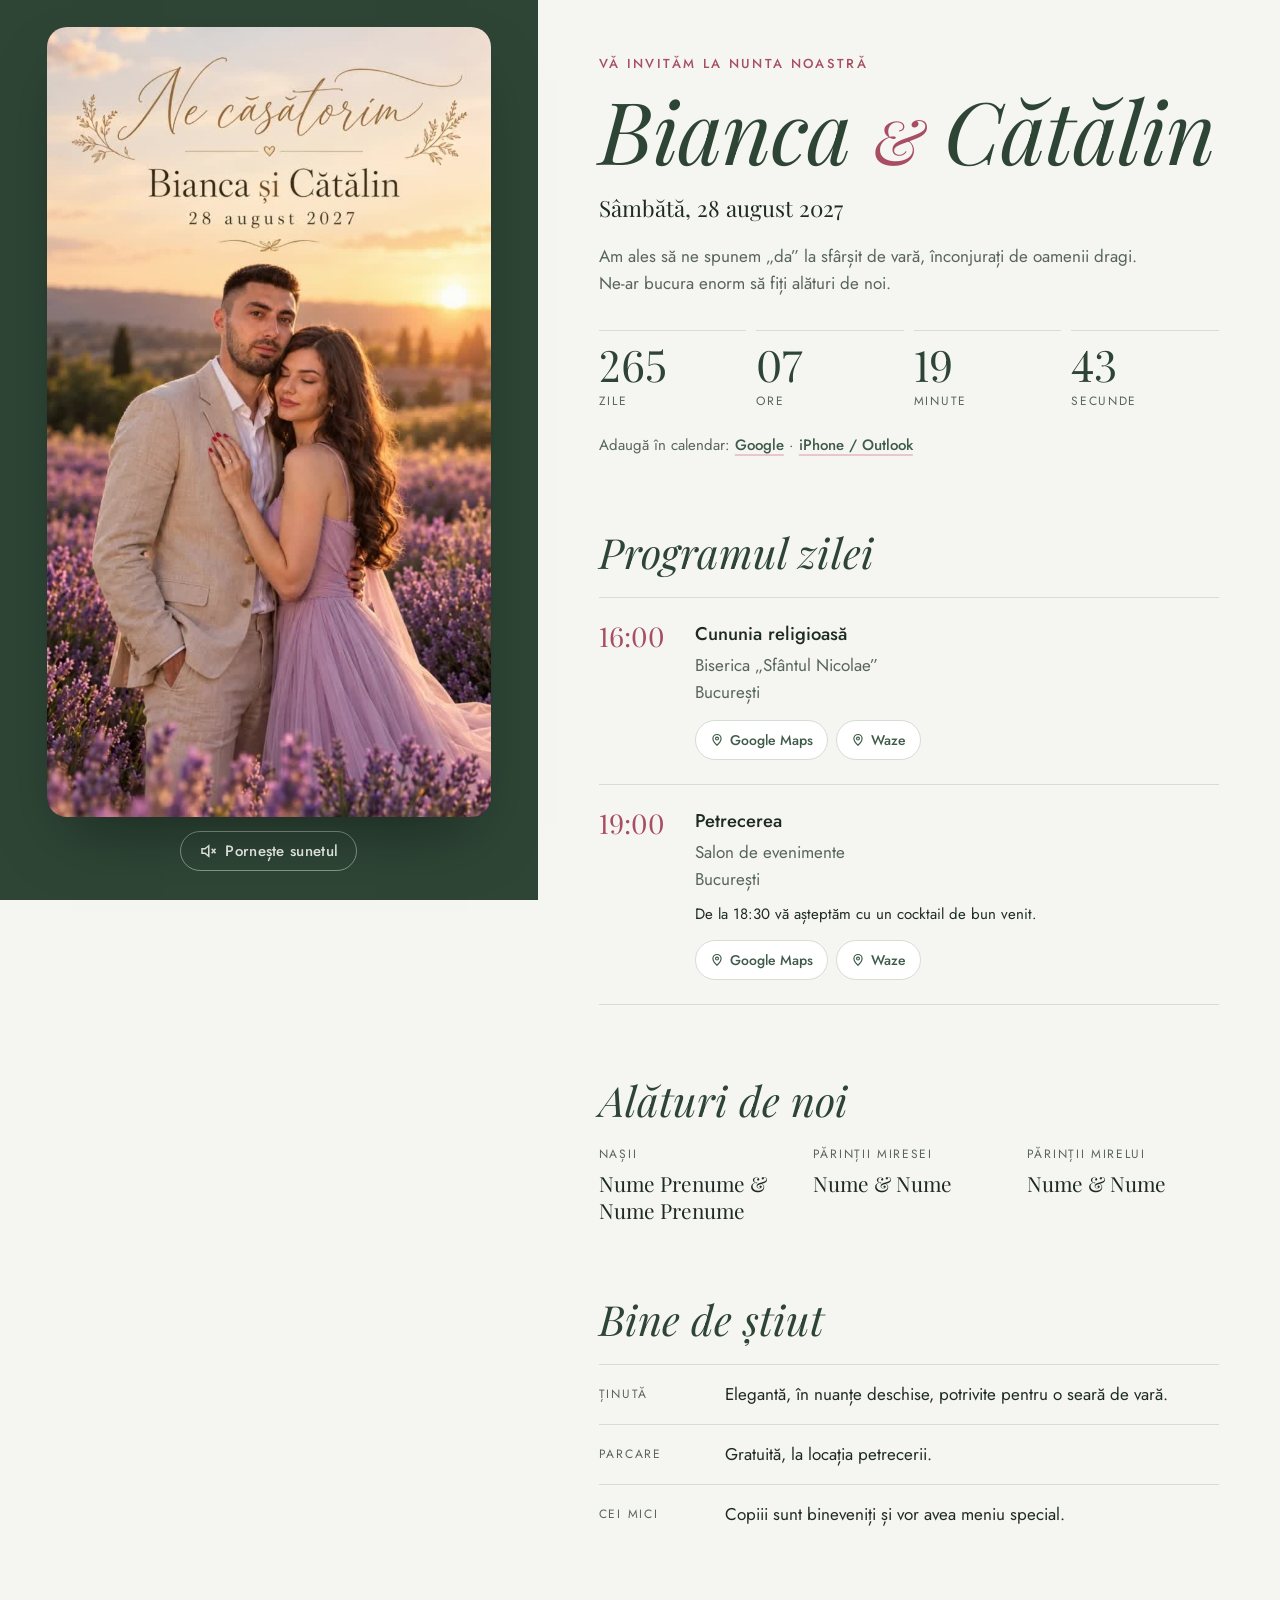
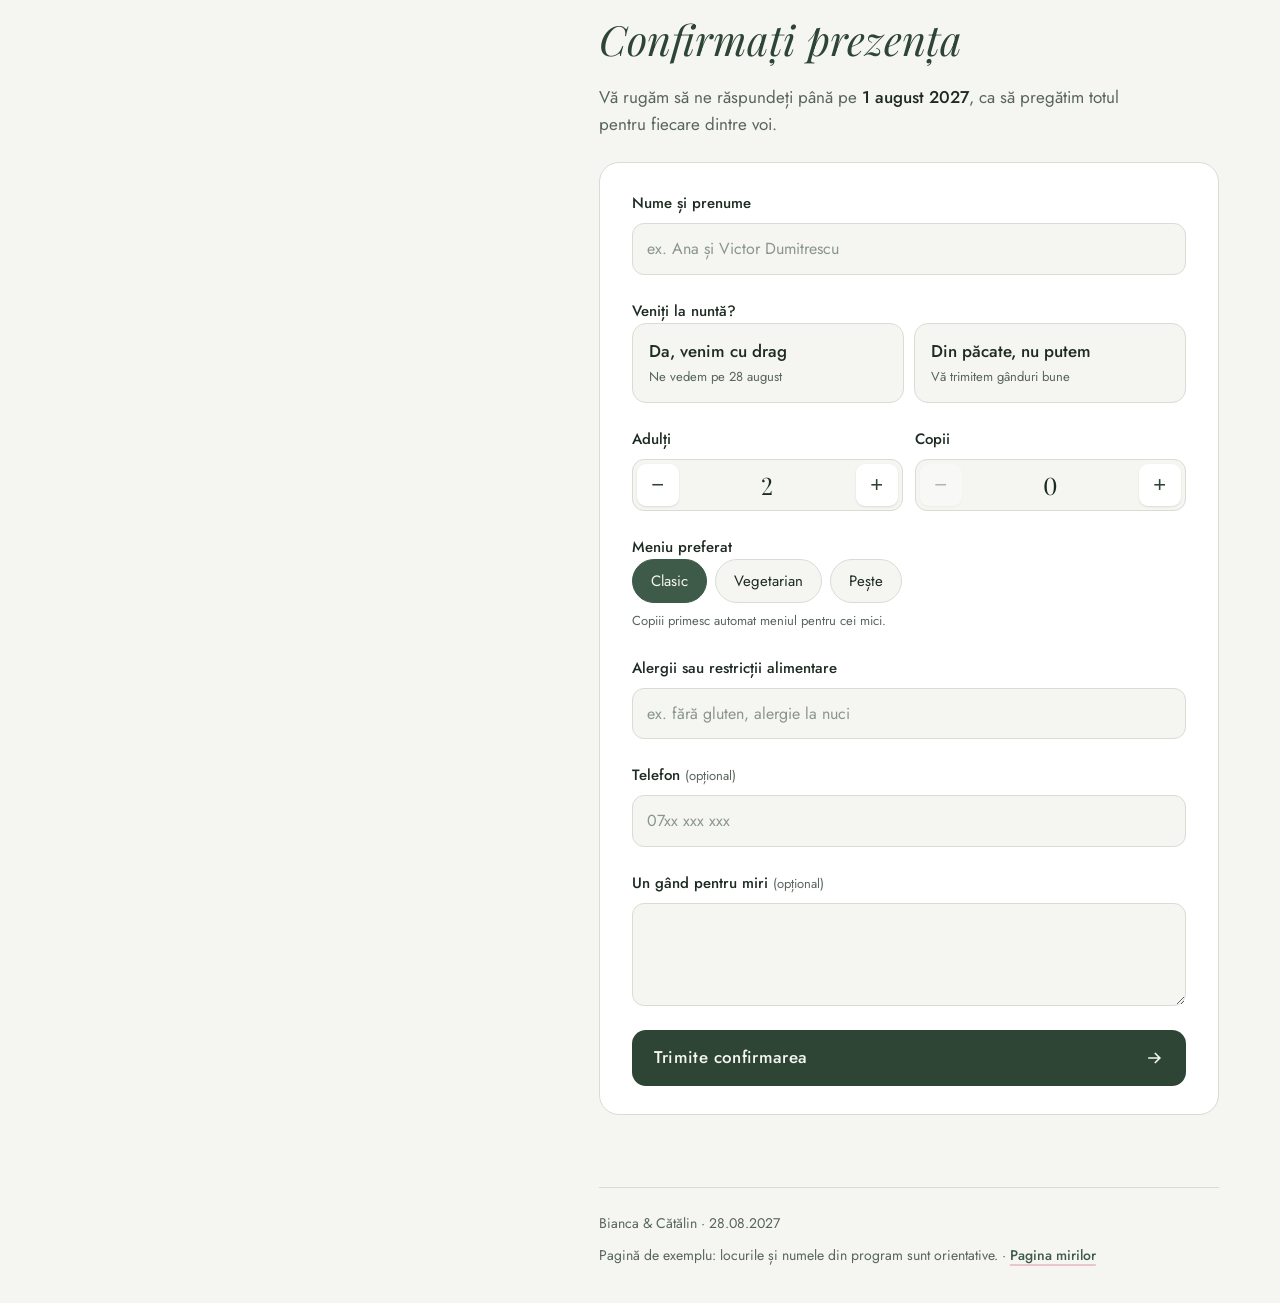
==== bianca-catalin/index.html @ c7c314c8 "Pagina de exemplu Bianca & Catalin (Nunta Personalizat), nelistata Co-Authored-By: Claude Opus 5.5 <" ====
<!doctype html>
<html lang="ro">
<head>
<meta charset="utf-8">
<meta name="viewport" content="width=device-width, initial-scale=1, viewport-fit=cover">
<title>Bianca &amp; Cătălin · 28 august 2027</title>
<meta name="description" content="Vă invităm la nunta noastră. Vedeți invitația și confirmați prezența până pe 1 august 2027.">
<meta name="robots" content="noindex, nofollow">
<meta name="theme-color" content="#2E4536">
<meta property="og:type" content="website">
<meta property="og:locale" content="ro_RO">
<meta property="og:title" content="Bianca &amp; Cătălin · 28 august 2027">
<meta property="og:description" content="Vă invităm la nunta noastră. Vedeți invitația și confirmați prezența până pe 1 august 2027.">
<meta property="og:image" content="og.jpg">
<meta property="og:image:width" content="1200">
<meta property="og:image:height" content="630">
<meta name="twitter:card" content="summary_large_image">
<link rel="icon" href="data:image/svg+xml,%3Csvg xmlns=&#39;http://www.w3.org/2000/svg&#39; viewBox=&#39;0 0 64 64&#39;%3E%3Crect width=&#39;64&#39; height=&#39;64&#39; rx=&#39;14&#39; fill=&#39;%232E4536&#39;/%3E%3Ctext x=&#39;32&#39; y=&#39;43&#39; text-anchor=&#39;middle&#39; font-family=&#39;Georgia,serif&#39; font-style=&#39;italic&#39; font-size=&#39;30&#39; fill=&#39;%23F5F6F1&#39;%3EB%26amp;C%3C/text%3E%3C/svg%3E">
<link rel="preconnect" href="https://fonts.googleapis.com">
<link rel="preconnect" href="https://fonts.gstatic.com" crossorigin>
<link rel="stylesheet" href="https://fonts.googleapis.com/css2?family=Jost:wght@300;400;500;600&family=Playfair+Display:ital,wght@0,400;0,500;1,400;1,500&display=swap">
<link rel="stylesheet" href="stil.css">
</head>
<body>
<div class="iv-page">
  <div class="iv-stage">
    <div class="iv-film">
      <video id="film" class="iv-video" src="film.mp4" poster="poster.jpg" autoplay muted loop playsinline preload="auto" aria-label="Invitația video: Bianca &amp; Cătălin"></video>
    </div>
    <button type="button" id="sound" class="iv-sound" aria-pressed="false">
      <svg id="ico-off" width="18" height="18" viewBox="0 0 24 24" aria-hidden="true" fill="none" stroke="currentColor" stroke-width="2"><path d="M4 9v6h4l5 4V5L8 9H4Z"/><path d="M17 9l5 6M22 9l-5 6"/></svg>
      <svg id="ico-on" hidden width="18" height="18" viewBox="0 0 24 24" aria-hidden="true" fill="none" stroke="currentColor" stroke-width="2"><path d="M4 9v6h4l5 4V5L8 9H4Z"/><path d="M16.5 8.5a5 5 0 0 1 0 7M19 6a8.5 8.5 0 0 1 0 12"/></svg>
      <span id="sound-label">Pornește sunetul</span>
    </button>
  </div>

  <main class="iv-content">
    <header class="iv-inner">
      <p class="iv-eyebrow">Vă invităm la nunta noastră</p>
      <h1 class="iv-names">Bianca <span class="iv-amp">&amp;</span> Cătălin</h1>
      <p class="iv-date">Sâmbătă, 28 august 2027</p>
<p class="iv-lede">Am ales să ne spunem „da” la sfârșit de vară, înconjurați de oamenii dragi. Ne-ar bucura enorm să fiți alături de noi.</p>      <div class="iv-count" role="timer" aria-label="Timp rămas până la nuntă">
        <div class="iv-count-cell"><span class="iv-count-num" id="c-zile">–</span><span class="iv-count-lbl">zile</span></div>
        <div class="iv-count-cell"><span class="iv-count-num" id="c-ore">–</span><span class="iv-count-lbl">ore</span></div>
        <div class="iv-count-cell"><span class="iv-count-num" id="c-min">–</span><span class="iv-count-lbl">minute</span></div>
        <div class="iv-count-cell"><span class="iv-count-num" id="c-sec">–</span><span class="iv-count-lbl">secunde</span></div>
      </div>
      <p class="iv-cal">
        <span>Adaugă în calendar:</span>
        <a class="iv-text-link" id="cal-google" href="#" target="_blank" rel="noreferrer">Google</a>
        <span aria-hidden="true"> · </span>
        <a class="iv-text-link" id="cal-ics" href="#" download="bianca-catalin.ics">iPhone / Outlook</a>
      </p>
    </header>

    <section class="iv-inner" aria-labelledby="program-title">
      <h2 id="program-title" class="iv-h2">Programul zilei</h2>
      <ol class="iv-timeline">
        <li class="iv-event">
          <span class="iv-time">16:00</span>
          <div class="iv-event-body">
            <h3>Cununia religioasă</h3>
            <p class="iv-place">Biserica „Sfântul Nicolae”<br>București</p>
            <div class="iv-maps">
              <a class="iv-map-link" href="https://www.google.com/maps/search/?api=1&amp;query=Biserica%20Sfantul%20Nicolae%20Bucuresti" target="_blank" rel="noreferrer"><svg width="14" height="14" viewBox="0 0 24 24" aria-hidden="true" fill="none" stroke="currentColor" stroke-width="2"><path d="M12 21s-7-6.2-7-11.5A7 7 0 0 1 19 9.5C19 14.8 12 21 12 21Z"/><circle cx="12" cy="9.5" r="2.5"/></svg> Google Maps</a>
              <a class="iv-map-link" href="https://waze.com/ul?q=Biserica%20Sfantul%20Nicolae%20Bucuresti&amp;navigate=yes" target="_blank" rel="noreferrer"><svg width="14" height="14" viewBox="0 0 24 24" aria-hidden="true" fill="none" stroke="currentColor" stroke-width="2"><path d="M12 21s-7-6.2-7-11.5A7 7 0 0 1 19 9.5C19 14.8 12 21 12 21Z"/><circle cx="12" cy="9.5" r="2.5"/></svg> Waze</a>
            </div>
          </div>
        </li>
        <li class="iv-event">
          <span class="iv-time">19:00</span>
          <div class="iv-event-body">
            <h3>Petrecerea</h3>
            <p class="iv-place">Salon de evenimente<br>București</p>
<p class="iv-note">De la 18:30 vă așteptăm cu un cocktail de bun venit.</p>            <div class="iv-maps">
              <a class="iv-map-link" href="https://www.google.com/maps/search/?api=1&amp;query=Bucuresti" target="_blank" rel="noreferrer"><svg width="14" height="14" viewBox="0 0 24 24" aria-hidden="true" fill="none" stroke="currentColor" stroke-width="2"><path d="M12 21s-7-6.2-7-11.5A7 7 0 0 1 19 9.5C19 14.8 12 21 12 21Z"/><circle cx="12" cy="9.5" r="2.5"/></svg> Google Maps</a>
              <a class="iv-map-link" href="https://waze.com/ul?q=Bucuresti&amp;navigate=yes" target="_blank" rel="noreferrer"><svg width="14" height="14" viewBox="0 0 24 24" aria-hidden="true" fill="none" stroke="currentColor" stroke-width="2"><path d="M12 21s-7-6.2-7-11.5A7 7 0 0 1 19 9.5C19 14.8 12 21 12 21Z"/><circle cx="12" cy="9.5" r="2.5"/></svg> Waze</a>
            </div>
          </div>
        </li>
      </ol>
    </section>

    <section class="iv-inner" aria-labelledby="familie-title">
      <h2 id="familie-title" class="iv-h2">Alături de noi</h2>
      <dl class="iv-family">
<div><dt>Nașii</dt><dd>Nume Prenume &amp; Nume Prenume</dd></div>
<div><dt>Părinții miresei</dt><dd>Nume &amp; Nume</dd></div>
<div><dt>Părinții mirelui</dt><dd>Nume &amp; Nume</dd></div>
      </dl>
    </section>

    <section class="iv-inner" aria-labelledby="info-title">
      <h2 id="info-title" class="iv-h2">Bine de știut</h2>
      <dl class="iv-info">
<div><dt>Ținută</dt><dd>Elegantă, în nuanțe deschise, potrivite pentru o seară de vară.</dd></div>
<div><dt>Parcare</dt><dd>Gratuită, la locația petrecerii.</dd></div>
<div><dt>Cei mici</dt><dd>Copiii sunt bineveniți și vor avea meniu special.</dd></div>
      </dl>
    </section>

    <section class="iv-inner" aria-labelledby="rsvp-title" id="confirmare">
      <h2 id="rsvp-title" class="iv-h2">Confirmați prezența</h2>
      <p class="iv-lede iv-lede-tight">Vă rugăm să ne răspundeți până pe <strong>1 august 2027</strong>, ca să pregătim totul pentru fiecare dintre voi.</p>

      <form id="rsvp" class="iv-form" novalidate>
        <div class="iv-field">
          <label class="iv-label" for="rsvp-name">Nume și prenume</label>
          <input id="rsvp-name" class="iv-input" autocomplete="name" maxlength="80" placeholder="ex. Ana și Victor Dumitrescu">
        </div>

        <fieldset class="iv-field iv-fieldset">
          <legend class="iv-label">Veniți la nuntă?</legend>
          <div class="iv-choice-row">
            <label class="iv-choice">
              <input type="radio" name="attending" id="rsvp-yes" value="da">
              <span class="iv-choice-card"><span class="iv-choice-title">Da, venim cu drag</span><span class="iv-choice-sub">Ne vedem pe 28 august</span></span>
            </label>
            <label class="iv-choice">
              <input type="radio" name="attending" id="rsvp-no" value="nu">
              <span class="iv-choice-card"><span class="iv-choice-title">Din păcate, nu putem</span><span class="iv-choice-sub">Vă trimitem gânduri bune</span></span>
            </label>
          </div>
        </fieldset>

        <div id="coming" class="iv-field" style="gap:24px">
          <div class="iv-steppers">
            <div class="iv-field">
              <span class="iv-label" id="adulti-label">Adulți</span>
              <div class="iv-stepper" role="group" aria-labelledby="adulti-label">
                <button type="button" id="adulti-minus" data-step="adulti" data-d="-1" aria-label="Mai puțini adulți">−</button>
                <output id="adulti" aria-live="polite">2</output>
                <button type="button" id="adulti-plus" data-step="adulti" data-d="1" aria-label="Mai mulți adulți">+</button>
              </div>
            </div>
            <div class="iv-field">
              <span class="iv-label" id="copii-label">Copii</span>
              <div class="iv-stepper" role="group" aria-labelledby="copii-label">
                <button type="button" id="copii-minus" data-step="copii" data-d="-1" aria-label="Mai puțini copii">−</button>
                <output id="copii" aria-live="polite">0</output>
                <button type="button" id="copii-plus" data-step="copii" data-d="1" aria-label="Mai mulți copii">+</button>
              </div>
            </div>
          </div>

          <fieldset class="iv-field iv-fieldset">
            <legend class="iv-label">Meniu preferat</legend>
            <div class="iv-pills">
<label class="iv-pill"><input type="radio" name="menu" id="menu-1" value="Clasic" checked><span>Clasic</span></label>
<label class="iv-pill"><input type="radio" name="menu" id="menu-2" value="Vegetarian"><span>Vegetarian</span></label>
<label class="iv-pill"><input type="radio" name="menu" id="menu-3" value="Pește"><span>Pește</span></label>
            </div>
<span class="iv-hint">Copiii primesc automat meniul pentru cei mici.</span>          </fieldset>

          <div class="iv-field">
            <label class="iv-label" for="rsvp-dietary">Alergii sau restricții alimentare</label>
            <input id="rsvp-dietary" class="iv-input" maxlength="200" placeholder="ex. fără gluten, alergie la nuci">
          </div>

        </div>

        <div class="iv-field">
          <label class="iv-label" for="rsvp-phone">Telefon <span class="iv-optional">(opțional)</span></label>
          <input id="rsvp-phone" class="iv-input" type="tel" autocomplete="tel" inputmode="tel" maxlength="30" placeholder="07xx xxx xxx">
        </div>

        <div class="iv-field">
          <label class="iv-label" for="rsvp-message">Un gând pentru miri <span class="iv-optional">(opțional)</span></label>
          <textarea id="rsvp-message" class="iv-input iv-textarea" rows="3" maxlength="600"></textarea>
        </div>

        <div class="iv-hp" aria-hidden="true">
          <label for="rsvp-website">Website</label>
          <input id="rsvp-website" tabindex="-1" autocomplete="off">
        </div>

        <p id="rsvp-error" class="iv-error" role="alert" hidden></p>

        <button type="submit" id="rsvp-submit" class="iv-submit">
          <span id="submit-label">Trimite confirmarea</span>
          <svg width="20" height="20" viewBox="0 0 24 24" aria-hidden="true" fill="none" stroke="currentColor" stroke-width="2"><path d="M5 12h14M13 6l6 6-6 6"/></svg>
        </button>
      </form>

      <div id="thanks" class="iv-thanks" role="status" hidden>
        <p class="iv-thanks-title" id="thanks-title">Mulțumim!</p>
        <p id="thanks-text"></p>
        <button type="button" id="again" class="iv-text-link iv-again">Trimite încă o confirmare</button>
      </div>
    </section>

    <footer class="iv-inner iv-footer">
      <span>Bianca &amp; Cătălin · 28.08.2027</span>
<span>Pagină de exemplu: locurile și numele din program sunt orientative. · <a class="iv-text-link" href="raspunsuri/">Pagina mirilor</a></span>    </footer>
  </main>
</div>

<script src="config.js"></script>
<script>
(function () {
  var IV = window.IV;
  var START = new Date(IV.start).getTime();
  var $ = function (id) { return document.getElementById(id); };

  // Film + sunet
  var film = $("film"), soundBtn = $("sound"), sound = false;
  film.muted = true;
  var p = film.play(); if (p && p.catch) p.catch(function () {});
  soundBtn.addEventListener("click", function () {
    sound = !sound;
    film.muted = !sound;
    if (sound) film.currentTime = 0;
    var q = film.play(); if (q && q.catch) q.catch(function () {});
    soundBtn.setAttribute("aria-pressed", String(sound));
    $("ico-on").hidden = !sound;
    $("ico-off").hidden = sound;
    $("sound-label").textContent = sound ? "Oprește sunetul" : "Pornește sunetul";
  });

  // Numaratoare inversa
  function pad(n) { return (n < 10 ? "0" : "") + n; }
  function tick() {
    var d = Math.max(0, START - Date.now());
    $("c-zile").textContent = String(Math.floor(d / 86400000));
    $("c-ore").textContent = pad(Math.floor(d / 3600000) % 24);
    $("c-min").textContent = pad(Math.floor(d / 60000) % 60);
    $("c-sec").textContent = pad(Math.floor(d / 1000) % 60);
  }
  tick(); setInterval(tick, 1000);

  // Calendar
  function ics(s) { return String(s).replace(/([,;\\])/g, "\\$1"); }
  $("cal-google").href = "https://calendar.google.com/calendar/render?action=TEMPLATE" +
    "&text=" + encodeURIComponent(IV.cal.titlu) +
    "&dates=" + IV.cal.start + "/" + IV.cal.sfarsit +
    "&details=" + encodeURIComponent(IV.cal.detalii) +
    "&location=" + encodeURIComponent(IV.cal.loc);
  var cal = ["BEGIN:VCALENDAR", "VERSION:2.0", "PRODID:-//Invitatia de Film//RO", "BEGIN:VEVENT",
    "UID:" + IV.ev + "@invitatiadefilm", "DTSTAMP:" + IV.cal.start, "DTSTART:" + IV.cal.start, "DTEND:" + IV.cal.sfarsit,
    "SUMMARY:" + ics(IV.cal.titlu), "LOCATION:" + ics(IV.cal.loc),
    "DESCRIPTION:" + ics(IV.cal.detalii), "END:VEVENT", "END:VCALENDAR"].join("\r\n");
  $("cal-ics").href = "data:text/calendar;charset=utf-8," + encodeURIComponent(cal);

  // Formular
  var counts = { adulti: 2, copii: 0 };
  function renderSteps() {
    ["adulti", "copii"].forEach(function (k) {
      $(k).textContent = counts[k];
      $(k + "-minus").disabled = counts[k] <= 0;
      $(k + "-plus").disabled = counts[k] >= 10;
    });
  }
  document.querySelectorAll("[data-step]").forEach(function (b) {
    b.addEventListener("click", function () {
      var k = b.getAttribute("data-step");
      counts[k] = Math.max(0, Math.min(10, counts[k] + Number(b.getAttribute("data-d"))));
      renderSteps();
    });
  });
  renderSteps();

  function attending() {
    if ($("rsvp-yes").checked) return true;
    if ($("rsvp-no").checked) return false;
    return null;
  }
  ["rsvp-yes", "rsvp-no"].forEach(function (id) {
    $(id).addEventListener("change", function () { $("coming").hidden = attending() === false; });
  });

  function showError(msg) { var e = $("rsvp-error"); e.textContent = msg; e.hidden = !msg; }

  $("rsvp").addEventListener("submit", function (ev) {
    ev.preventDefault();
    showError("");
    var name = $("rsvp-name").value.trim();
    var att = attending();
    if (name.length < 2) { showError("Scrieți numele, ca să știm cine confirmă."); $("rsvp-name").focus(); return; }
    if (att === null) { showError("Alegeți dacă veniți sau nu."); return; }
    if (att && counts.adulti + counts.copii < 1) { showError("Adăugați cel puțin o persoană."); return; }
    if (!window.IV_SCRIPT_URL) { showError("Formularul nu este încă activ. Reveniți puțin mai târziu."); return; }

    var menuEl = document.querySelector('input[name="menu"]:checked');
    var stay = $("rsvp-stay");
    var payload = {
      ev: IV.ev,
      name: name,
      attending: att,
      adults: att ? counts.adulti : 0,
      children: att ? counts.copii : 0,
      menu: att && menuEl ? menuEl.value : "",
      dietary: att ? $("rsvp-dietary").value.trim() : "",
      accommodation: att && stay ? stay.checked : false,
      phone: $("rsvp-phone").value.trim(),
      message: $("rsvp-message").value.trim(),
      website: $("rsvp-website").value
    };

    var btn = $("rsvp-submit");
    btn.disabled = true; $("submit-label").textContent = "Se trimite…";
    fetch(window.IV_SCRIPT_URL, { method: "POST", headers: { "Content-Type": "text/plain;charset=utf-8" }, body: JSON.stringify(payload) })
      .then(function (r) { return r.json(); })
      .then(function (res) {
        if (!res || !res.ok) throw new Error("respins");
        $("thanks-title").textContent = "Mulțumim, " + name.split(/\s+/)[0] + "!";
        $("thanks-text").textContent = att ? IV.multumire_da : IV.multumire_nu;
        $("rsvp").hidden = true;
        $("thanks").hidden = false;
      })
      .catch(function () {
        showError("Confirmarea nu a ajuns la noi. Verificați conexiunea la internet și trimiteți din nou.");
      })
      .then(function () { btn.disabled = false; $("submit-label").textContent = "Trimite confirmarea"; });
  });

  $("again").addEventListener("click", function () {
    $("rsvp").reset();
    counts.adulti = 2; counts.copii = 0; renderSteps();
    $("coming").hidden = false;
    $("thanks").hidden = true;
    $("rsvp").hidden = false;
    $("rsvp-name").focus();
  });
})();
</script>
</body>
</html>
---- bianca-catalin/stil.css ----
/* Irina & Mihai — invitatie. Filmul lipit in stanga (desktop) / deasupra (telefon), scrisoarea alaturi. */
:root {
  --iv-paper: #f5f6f1;
  --iv-card: #ffffff;
  --iv-ink: #1e2b23;
  --iv-muted: #58655c;
  --iv-sage: #3e5a48;
  --iv-sage-deep: #2e4536;
  --iv-sage-soft: #e3eae2;
  --iv-blush: #e9c6cd;
  --iv-rose: #a84d62;
  --iv-rose-soft: #f6e4e8;
  --iv-line: #d6ddd3;
  --iv-on-dark: #f5f6f1;
  --iv-error: #a3263c;
  --iv-display: "Playfair Display", Georgia, "Times New Roman", serif;
  --iv-body: "Jost", "Segoe UI", system-ui, -apple-system, sans-serif;
  color-scheme: light;
}

* { box-sizing: border-box; }
[hidden] { display: none !important; }

body {
  margin: 0;
  background: var(--iv-paper);
  color: var(--iv-ink);
  font-family: var(--iv-body);
  font-size: 17px;
  line-height: 1.6;
  -webkit-font-smoothing: antialiased;
}

:focus-visible { outline: 2px solid var(--iv-sage); outline-offset: 3px; }

.iv-page { display: grid; grid-template-columns: minmax(0, 1fr); min-height: 100dvh; }

.iv-stage {
  background: var(--iv-sage-deep);
  display: flex;
  flex-direction: column;
  align-items: center;
  justify-content: center;
  gap: 14px;
  padding-block: 20px 22px;
  padding-left: max(16px, env(safe-area-inset-left, 0px));
  padding-right: max(16px, env(safe-area-inset-right, 0px));
}
.iv-film {
  position: relative;
  width: 100%;
  max-width: 420px;
  aspect-ratio: 9 / 16;
  border-radius: 20px;
  overflow: hidden;
  background: var(--iv-ink);
  box-shadow: 0 30px 60px -24px rgba(10, 20, 14, 0.6);
}
.iv-video { display: block; width: 100%; height: 100%; object-fit: cover; }
.iv-sound {
  appearance: none;
  display: inline-flex;
  align-items: center;
  gap: 8px;
  padding: 10px 18px;
  border-radius: 999px;
  border: 1px solid rgba(245, 246, 241, 0.45);
  background: transparent;
  color: var(--iv-on-dark);
  font: 500 15px/1 var(--iv-body);
  letter-spacing: 0.02em;
  cursor: pointer;
  transition: background 0.2s, border-color 0.2s;
}
.iv-sound:hover, .iv-sound[aria-pressed="true"] { background: rgba(245, 246, 241, 0.12); border-color: var(--iv-blush); }

@media (min-width: 960px) {
  .iv-page { grid-template-columns: minmax(380px, 42vw) minmax(0, 1fr); }
  .iv-stage { position: sticky; top: 0; height: 100dvh; }
  .iv-film { width: auto; height: min(calc(100dvh - 110px), 820px); max-width: 100%; }
}

.iv-content {
  display: flex;
  flex-direction: column;
  gap: 72px;
  padding-block: 56px 36px;
  padding-left: max(20px, env(safe-area-inset-left, 0px));
  padding-right: max(20px, env(safe-area-inset-right, 0px));
  min-width: 0;
}
.iv-inner { width: 100%; max-width: 620px; margin-inline: auto; min-width: 0; }

.iv-eyebrow {
  margin: 0;
  font: 500 13px/1.3 var(--iv-body);
  letter-spacing: 0.18em;
  text-transform: uppercase;
  color: var(--iv-rose);
}
.iv-names {
  margin: 14px 0 0;
  font-family: var(--iv-display);
  font-style: italic;
  font-weight: 400;
  font-size: clamp(3rem, 10vw, 5.4rem);
  line-height: 1;
  letter-spacing: -0.01em;
  color: var(--iv-sage-deep);
  text-wrap: balance;
}
.iv-amp { color: var(--iv-rose); font-size: 0.72em; }
.iv-date { margin: 18px 0 0; font-family: var(--iv-display); font-size: 1.4rem; }
.iv-lede { margin: 16px 0 0; max-width: 54ch; color: var(--iv-muted); }
.iv-lede-tight { margin: 0 0 24px; }
.iv-lede strong { color: var(--iv-ink); font-weight: 500; }

.iv-count { display: grid; grid-template-columns: repeat(4, minmax(0, 1fr)); gap: 10px; margin-top: 32px; }
.iv-count-cell { display: flex; flex-direction: column; gap: 6px; padding-top: 12px; border-top: 1px solid var(--iv-line); }
.iv-count-num {
  font-family: var(--iv-display);
  font-size: clamp(1.9rem, 6vw, 2.7rem);
  line-height: 1;
  font-variant-numeric: tabular-nums lining-nums;
  color: var(--iv-sage-deep);
}
.iv-count-lbl { font-size: 12px; letter-spacing: 0.14em; text-transform: uppercase; color: var(--iv-muted); }
.iv-cal { margin: 22px 0 0; font-size: 15px; color: var(--iv-muted); }

.iv-text-link {
  appearance: none;
  background: none;
  border: 0;
  padding: 0;
  font: inherit;
  font-weight: 500;
  color: var(--iv-sage);
  text-decoration: underline;
  text-decoration-color: var(--iv-blush);
  text-decoration-thickness: 2px;
  text-underline-offset: 4px;
  cursor: pointer;
  transition: text-decoration-color 0.2s, color 0.2s;
}
.iv-text-link:hover { color: var(--iv-sage-deep); text-decoration-color: var(--iv-rose); }

.iv-h2 {
  margin: 0 0 22px;
  font-family: var(--iv-display);
  font-style: italic;
  font-weight: 400;
  font-size: clamp(2rem, 5vw, 2.6rem);
  line-height: 1.1;
  color: var(--iv-sage-deep);
  text-wrap: balance;
}

.iv-timeline { list-style: none; margin: 0; padding: 0; }
.iv-event { display: grid; grid-template-columns: 78px minmax(0, 1fr); gap: 18px; padding-block: 24px; border-top: 1px solid var(--iv-line); }
.iv-event:last-child { border-bottom: 1px solid var(--iv-line); }
.iv-time { font-family: var(--iv-display); font-size: 1.7rem; line-height: 1.1; color: var(--iv-rose); font-variant-numeric: tabular-nums lining-nums; }
.iv-event-body { min-width: 0; }
.iv-event h3 { margin: 0; font: 500 1.15rem/1.3 var(--iv-body); }
.iv-place { margin: 6px 0 0; color: var(--iv-muted); }
.iv-note { margin: 8px 0 0; font-size: 15px; }
.iv-maps { display: flex; flex-wrap: wrap; gap: 8px; margin-top: 14px; }
.iv-map-link {
  display: inline-flex;
  align-items: center;
  gap: 6px;
  padding: 8px 14px;
  border: 1px solid var(--iv-line);
  border-radius: 999px;
  background: var(--iv-card);
  color: var(--iv-sage);
  font-size: 14px;
  font-weight: 500;
  text-decoration: none;
  transition: border-color 0.2s, background 0.2s;
}
.iv-map-link:hover { border-color: var(--iv-sage); background: var(--iv-sage-soft); }

.iv-family { display: grid; grid-template-columns: repeat(auto-fit, minmax(170px, 1fr)); gap: 22px; margin: 0; }
.iv-family dt, .iv-info dt { font-size: 12px; letter-spacing: 0.14em; text-transform: uppercase; color: var(--iv-muted); }
.iv-family dd { margin: 6px 0 0; font-family: var(--iv-display); font-size: 1.3rem; line-height: 1.3; }
.iv-info { display: flex; flex-direction: column; margin: 0; }
.iv-info > div { display: grid; grid-template-columns: 110px minmax(0, 1fr); gap: 16px; padding-block: 16px; border-top: 1px solid var(--iv-line); }
.iv-info dt { padding-top: 4px; }
.iv-info dd { margin: 0; }

.iv-form {
  display: flex;
  flex-direction: column;
  gap: 24px;
  padding: 28px clamp(18px, 4vw, 32px);
  background: var(--iv-card);
  border: 1px solid var(--iv-line);
  border-radius: 20px;
}
.iv-field { display: flex; flex-direction: column; gap: 8px; min-width: 0; }
.iv-fieldset { border: 0; margin: 0; padding: 0; }
.iv-label { padding: 0; font-size: 15px; font-weight: 500; color: var(--iv-ink); }
.iv-optional, .iv-hint { font-size: 13px; font-weight: 400; color: var(--iv-muted); }
.iv-input {
  width: 100%;
  padding: 12px 14px;
  border: 1px solid var(--iv-line);
  border-radius: 12px;
  background: var(--iv-paper);
  color: var(--iv-ink);
  font: inherit;
  font-size: 16px;
  transition: border-color 0.2s, background 0.2s;
}
.iv-input::placeholder { color: #8a958d; }
.iv-input:focus { border-color: var(--iv-sage); background: var(--iv-card); }
.iv-textarea { resize: vertical; min-height: 92px; }

.iv-choice-row { display: grid; grid-template-columns: repeat(2, minmax(0, 1fr)); gap: 10px; }
.iv-choice, .iv-pill { position: relative; }
.iv-choice input, .iv-pill input { position: absolute; opacity: 0; width: 1px; height: 1px; }
.iv-choice-card {
  display: flex;
  flex-direction: column;
  gap: 2px;
  height: 100%;
  padding: 14px 16px;
  border: 1px solid var(--iv-line);
  border-radius: 14px;
  background: var(--iv-paper);
  cursor: pointer;
  transition: border-color 0.2s, background 0.2s, box-shadow 0.2s;
}
.iv-choice-title { font-weight: 500; }
.iv-choice-sub { font-size: 13px; color: var(--iv-muted); }
.iv-choice input:checked + .iv-choice-card { border-color: var(--iv-sage); background: var(--iv-sage-soft); box-shadow: inset 0 0 0 1px var(--iv-sage); }
.iv-choice input:focus-visible + .iv-choice-card, .iv-pill input:focus-visible + span { outline: 2px solid var(--iv-sage); outline-offset: 3px; }

.iv-steppers { display: grid; grid-template-columns: repeat(2, minmax(0, 1fr)); gap: 12px; }
.iv-stepper { display: flex; align-items: center; justify-content: space-between; padding: 4px; border: 1px solid var(--iv-line); border-radius: 12px; background: var(--iv-paper); }
.iv-stepper button {
  width: 42px;
  height: 42px;
  border: 0;
  border-radius: 9px;
  background: var(--iv-card);
  color: var(--iv-sage-deep);
  font-size: 22px;
  line-height: 1;
  cursor: pointer;
  box-shadow: 0 1px 2px rgba(30, 43, 35, 0.12);
}
.iv-stepper button:disabled { opacity: 0.35; cursor: default; }
.iv-stepper output { font-family: var(--iv-display); font-size: 1.5rem; font-variant-numeric: tabular-nums lining-nums; }

.iv-pills { display: flex; flex-wrap: wrap; gap: 8px; }
.iv-pill span {
  display: inline-block;
  padding: 9px 18px;
  border: 1px solid var(--iv-line);
  border-radius: 999px;
  background: var(--iv-paper);
  font-size: 15px;
  cursor: pointer;
  transition: background 0.2s, color 0.2s, border-color 0.2s;
}
.iv-pill input:checked + span { background: var(--iv-sage); border-color: var(--iv-sage); color: var(--iv-on-dark); }

.iv-check { display: flex; align-items: flex-start; gap: 12px; font-size: 15px; cursor: pointer; }
.iv-check input { flex: none; width: 20px; height: 20px; margin: 2px 0 0; accent-color: var(--iv-sage); }
.iv-hp { position: absolute; left: -9999px; width: 1px; height: 1px; overflow: hidden; }
.iv-error { margin: 0; font-size: 15px; color: var(--iv-error); }

.iv-submit {
  appearance: none;
  display: flex;
  align-items: center;
  justify-content: space-between;
  gap: 12px;
  padding: 18px 22px;
  border: 0;
  border-radius: 14px;
  background: var(--iv-sage-deep);
  color: var(--iv-on-dark);
  font: 500 17px/1 var(--iv-body);
  letter-spacing: 0.02em;
  cursor: pointer;
  transition: background 0.2s, transform 0.15s;
}
.iv-submit svg { transition: transform 0.2s; }
.iv-submit:hover { background: var(--iv-sage); }
.iv-submit:hover svg { transform: translateX(3px); }
.iv-submit:active { transform: translateY(1px); }
.iv-submit:disabled { opacity: 0.7; cursor: progress; }

.iv-thanks { padding: 32px clamp(20px, 4vw, 34px); border-radius: 20px; background: var(--iv-sage-deep); color: var(--iv-on-dark); }
.iv-thanks p { margin: 0; }
.iv-thanks .iv-thanks-title { margin-bottom: 10px; font-family: var(--iv-display); font-style: italic; font-size: 2rem; line-height: 1.15; }
.iv-thanks .iv-again { margin-top: 18px; color: var(--iv-blush); text-decoration-color: rgba(233, 198, 205, 0.5); }

.iv-footer {
  display: flex;
  flex-wrap: wrap;
  justify-content: space-between;
  gap: 10px 20px;
  padding-top: 24px;
  border-top: 1px solid var(--iv-line);
  font-size: 14px;
  color: var(--iv-muted);
}

/* Pagina mirilor */
.iv-admin {
  width: 100%;
  max-width: 1120px;
  margin-inline: auto;
  padding-block: 44px 56px;
  padding-left: max(16px, env(safe-area-inset-left, 0px));
  padding-right: max(16px, env(safe-area-inset-right, 0px));
  display: flex;
  flex-direction: column;
  gap: 24px;
}
.iv-admin .iv-h2 { margin: 8px 0 0; }
.iv-admin-gate { max-width: 520px; min-height: 70dvh; justify-content: center; }
.iv-gate { display: flex; flex-direction: column; gap: 10px; }
.iv-gate-row { display: flex; gap: 8px; }
.iv-gate-btn {
  flex: none;
  padding: 0 22px;
  border: 0;
  border-radius: 12px;
  background: var(--iv-sage-deep);
  color: var(--iv-on-dark);
  font: 500 16px/1 var(--iv-body);
  cursor: pointer;
}
.iv-gate-btn:disabled { opacity: 0.55; cursor: default; }
.iv-admin-head { display: flex; flex-wrap: wrap; align-items: flex-end; justify-content: space-between; gap: 16px; }
.iv-admin-actions { display: flex; flex-wrap: wrap; gap: 8px; }
.iv-ghost {
  appearance: none;
  display: inline-flex;
  align-items: center;
  padding: 10px 16px;
  border: 1px solid var(--iv-line);
  border-radius: 10px;
  background: var(--iv-card);
  color: var(--iv-sage-deep);
  font: 500 15px/1.2 var(--iv-body);
  text-decoration: none;
  cursor: pointer;
}
.iv-ghost:hover { border-color: var(--iv-sage); }
.iv-ghost-solid { background: var(--iv-sage-deep); border-color: var(--iv-sage-deep); color: var(--iv-on-dark); }
.iv-ghost-solid:hover { background: var(--iv-sage); }

.iv-stats { display: grid; grid-template-columns: repeat(auto-fill, minmax(140px, 1fr)); gap: 10px; }
.iv-stat { display: flex; flex-direction: column; gap: 4px; padding: 16px; border: 1px solid var(--iv-line); border-radius: 14px; background: var(--iv-card); }
.iv-stat-strong { background: var(--iv-sage-deep); border-color: var(--iv-sage-deep); color: var(--iv-on-dark); }
.iv-stat-num { font-family: var(--iv-display); font-size: 2.2rem; line-height: 1; font-variant-numeric: tabular-nums lining-nums; }
.iv-stat-lbl { font-size: 13px; color: var(--iv-muted); }
.iv-stat-strong .iv-stat-lbl { color: var(--iv-blush); }

.iv-tabs { display: flex; flex-wrap: wrap; gap: 6px; }
.iv-tab {
  padding: 8px 16px;
  border: 1px solid var(--iv-line);
  border-radius: 999px;
  background: transparent;
  color: var(--iv-ink);
  font: 400 15px/1.2 var(--iv-body);
  cursor: pointer;
}
.iv-tab[aria-selected="true"] { background: var(--iv-ink); border-color: var(--iv-ink); color: var(--iv-on-dark); }

.iv-table-wrap { overflow-x: auto; border: 1px solid var(--iv-line); border-radius: 16px; background: var(--iv-card); }
.iv-table { width: 100%; min-width: 860px; border-collapse: collapse; font-size: 15px; }
.iv-table th {
  padding: 12px 14px;
  text-align: left;
  font-size: 12px;
  font-weight: 500;
  letter-spacing: 0.12em;
  text-transform: uppercase;
  color: var(--iv-muted);
  background: var(--iv-paper);
  border-bottom: 1px solid var(--iv-line);
}
.iv-table td { padding: 14px; vertical-align: top; border-bottom: 1px solid var(--iv-line); }
.iv-table tr:last-child td { border-bottom: 0; }
.iv-table .iv-num { text-align: right; font-variant-numeric: tabular-nums; }
.iv-msg { max-width: 280px; }
.iv-sub { margin: 2px 0 0; font-size: 13px; color: var(--iv-muted); }
.iv-badge { display: inline-block; padding: 3px 10px; border-radius: 999px; font-size: 13px; font-weight: 500; white-space: nowrap; }
.iv-badge-yes { background: var(--iv-sage-soft); color: var(--iv-sage-deep); }
.iv-badge-no { background: var(--iv-rose-soft); color: var(--iv-rose); }
.iv-empty { margin: 0; padding: 28px; border: 1px dashed var(--iv-line); border-radius: 16px; color: var(--iv-muted); }

.iv-cards { display: none; list-style: none; margin: 0; padding: 0; flex-direction: column; gap: 10px; }
.iv-card { padding: 16px; border: 1px solid var(--iv-line); border-radius: 14px; background: var(--iv-card); }
.iv-card-top { display: flex; justify-content: space-between; align-items: flex-start; gap: 10px; }
.iv-card-line { margin: 6px 0 0; font-size: 15px; }
.iv-card-msg { margin: 8px 0 0; font-family: var(--iv-display); font-style: italic; }

@media (max-width: 720px) {
  .iv-table-wrap { display: none; }
  .iv-cards { display: flex; }
}
@media (max-width: 440px) {
  .iv-choice-row { grid-template-columns: minmax(0, 1fr); }
  .iv-info > div { grid-template-columns: minmax(0, 1fr); gap: 4px; }
  .iv-event { grid-template-columns: 64px minmax(0, 1fr); gap: 12px; }
  .iv-content { gap: 60px; padding-top: 44px; }
}
@media (prefers-reduced-motion: reduce) {
  *, *::before, *::after { transition: none !important; animation: none !important; }
}
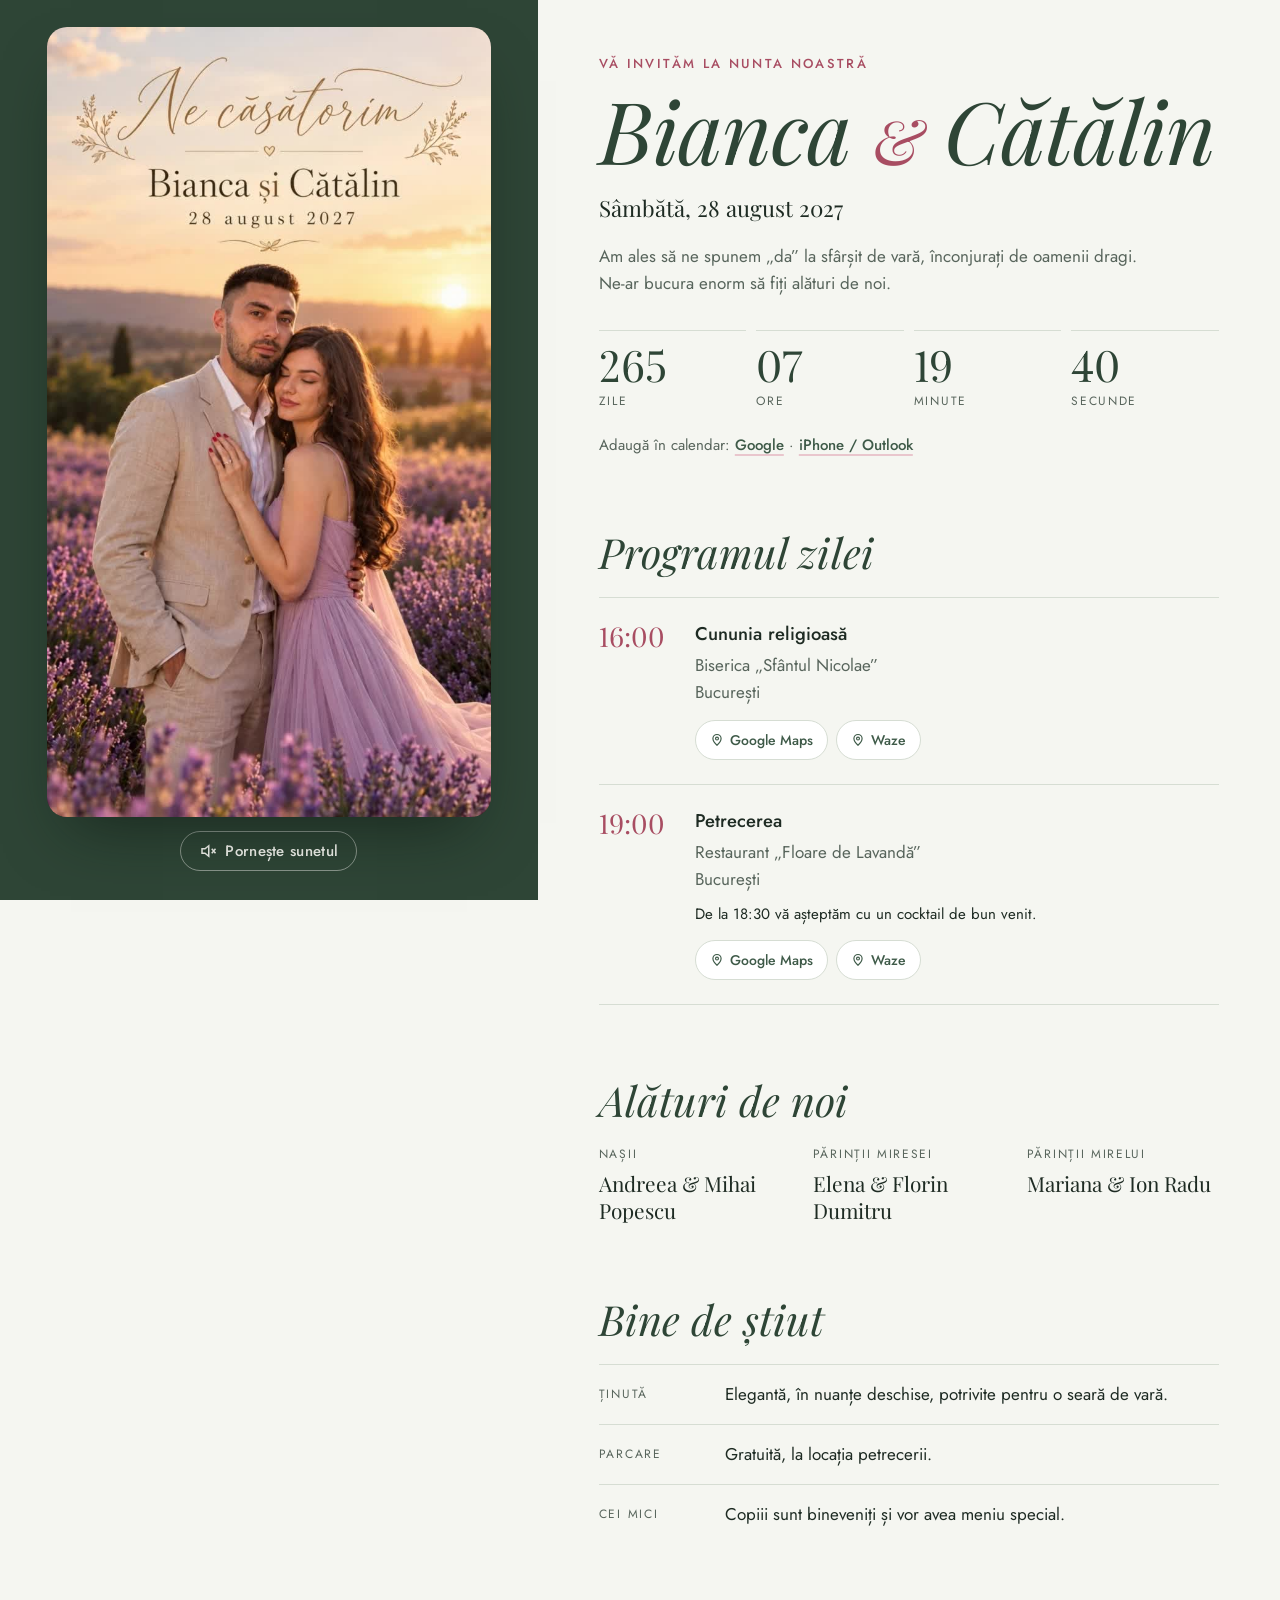
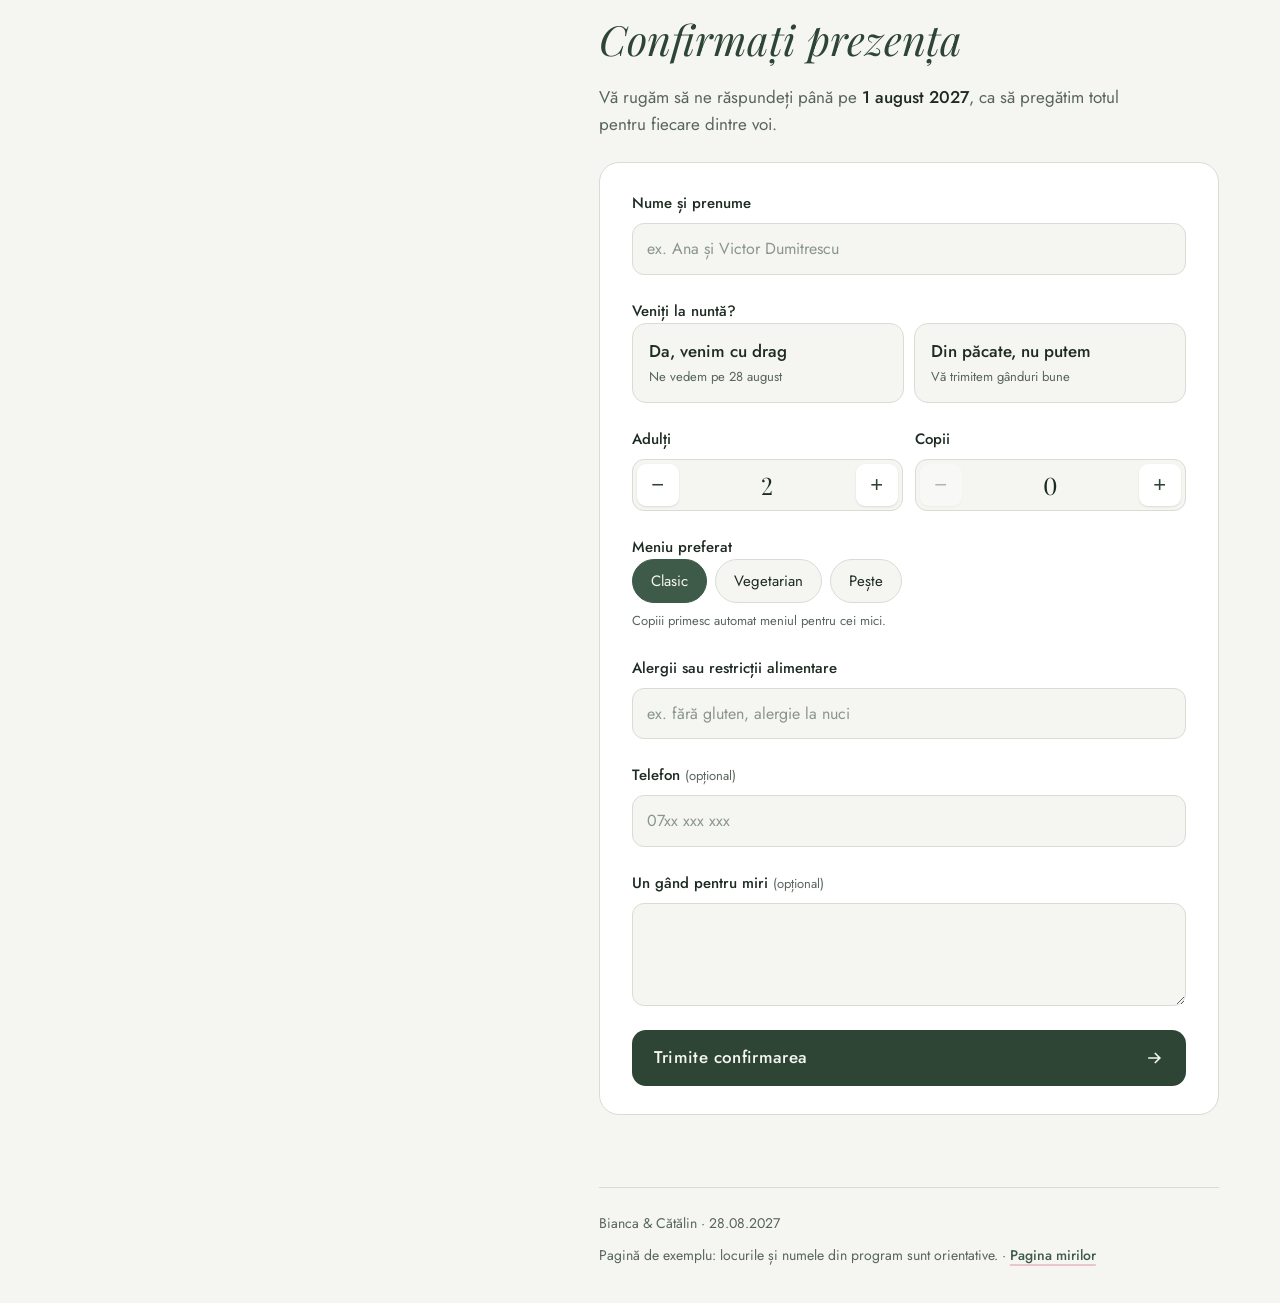
==== commit dcd0469d: "Bianca & Catalin: nume de exemplu pentru nasi si parinti Co-Authored-By: Claude Opus 5.5 <noreply@an" ====
--- a/bianca-catalin/index.html
+++ b/bianca-catalin/index.html
@@ -71,7 +71,7 @@
           <span class="iv-time">19:00</span>
           <div class="iv-event-body">
             <h3>Petrecerea</h3>
-            <p class="iv-place">Salon de evenimente<br>București</p>
+            <p class="iv-place">Restaurant „Floare de Lavandă”<br>București</p>
 <p class="iv-note">De la 18:30 vă așteptăm cu un cocktail de bun venit.</p>            <div class="iv-maps">
               <a class="iv-map-link" href="https://www.google.com/maps/search/?api=1&amp;query=Bucuresti" target="_blank" rel="noreferrer"><svg width="14" height="14" viewBox="0 0 24 24" aria-hidden="true" fill="none" stroke="currentColor" stroke-width="2"><path d="M12 21s-7-6.2-7-11.5A7 7 0 0 1 19 9.5C19 14.8 12 21 12 21Z"/><circle cx="12" cy="9.5" r="2.5"/></svg> Google Maps</a>
               <a class="iv-map-link" href="https://waze.com/ul?q=Bucuresti&amp;navigate=yes" target="_blank" rel="noreferrer"><svg width="14" height="14" viewBox="0 0 24 24" aria-hidden="true" fill="none" stroke="currentColor" stroke-width="2"><path d="M12 21s-7-6.2-7-11.5A7 7 0 0 1 19 9.5C19 14.8 12 21 12 21Z"/><circle cx="12" cy="9.5" r="2.5"/></svg> Waze</a>
@@ -84,9 +84,9 @@
     <section class="iv-inner" aria-labelledby="familie-title">
       <h2 id="familie-title" class="iv-h2">Alături de noi</h2>
       <dl class="iv-family">
-<div><dt>Nașii</dt><dd>Nume Prenume &amp; Nume Prenume</dd></div>
-<div><dt>Părinții miresei</dt><dd>Nume &amp; Nume</dd></div>
-<div><dt>Părinții mirelui</dt><dd>Nume &amp; Nume</dd></div>
+<div><dt>Nașii</dt><dd>Andreea &amp; Mihai Popescu</dd></div>
+<div><dt>Părinții miresei</dt><dd>Elena &amp; Florin Dumitru</dd></div>
+<div><dt>Părinții mirelui</dt><dd>Mariana &amp; Ion Radu</dd></div>
       </dl>
     </section>
 
